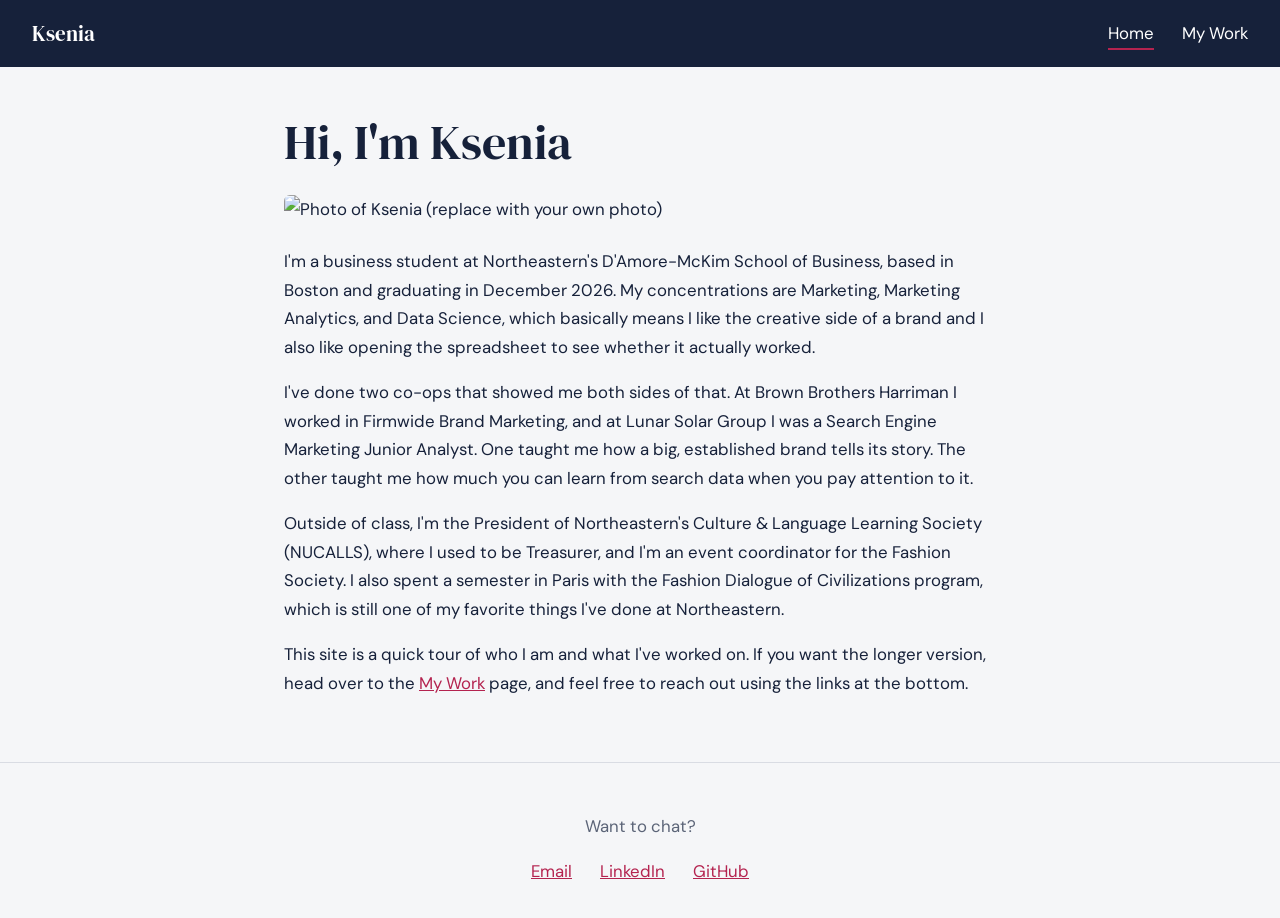
==== index.html @ 658af5d2 "Add files via upload" ====
<!DOCTYPE html>
<html lang="en">
<head>
  <meta charset="UTF-8">
  <meta name="viewport" content="width=device-width, initial-scale=1">
  <title>Ksenia | Marketing + Data</title>
  <link rel="preconnect" href="https://fonts.googleapis.com">
  <link href="https://fonts.googleapis.com/css2?family=DM+Sans:wght@400;600&family=DM+Serif+Display&display=swap" rel="stylesheet">
  <link rel="stylesheet" href="style.css">
</head>
<body>
  <header>
    <span class="logo">Ksenia</span>
    <nav>
      <a href="index.html" class="current">Home</a>
      <a href="work.html">My Work</a>
    </nav>
  </header>

  <main>
    <h1>Hi, I'm Ksenia</h1>

    <img src="images/profile.svg" alt="Photo of Ksenia (replace with your own photo)">

    <p>
      I'm a business student at Northeastern's D'Amore-McKim School of Business, based in
      Boston and graduating in December 2026. My concentrations are Marketing, Marketing
      Analytics, and Data Science, which basically means I like the creative side of a
      brand and I also like opening the spreadsheet to see whether it actually worked.
    </p>

    <p>
      I've done two co-ops that showed me both sides of that. At Brown Brothers Harriman
      I worked in Firmwide Brand Marketing, and at Lunar Solar Group I was a Search Engine
      Marketing Junior Analyst. One taught me how a big, established brand tells its story.
      The other taught me how much you can learn from search data when you pay attention
      to it.
    </p>

    <p>
      Outside of class, I'm the President of Northeastern's Culture &amp; Language Learning
      Society (NUCALLS), where I used to be Treasurer, and I'm an event coordinator for the
      Fashion Society. I also spent a semester in Paris with the Fashion Dialogue of
      Civilizations program, which is still one of my favorite things I've done at
      Northeastern.
    </p>

    <p>
      This site is a quick tour of who I am and what I've worked on. If you want the
      longer version, head over to the <a href="work.html">My Work</a> page, and feel free
      to reach out using the links at the bottom.
    </p>
  </main>

  <footer>
    <p>Want to chat?</p>
    <a href="mailto:YOUR_EMAIL@northeastern.edu">Email</a>
    <a href="https://www.linkedin.com/in/YOUR-LINKEDIN/" target="_blank" rel="noopener">LinkedIn</a>
    <a href="https://github.com/YOUR-GITHUB-USERNAME" target="_blank" rel="noopener">GitHub</a>
  </footer>
</body>
</html>
---- style.css ----
/* ---------- Colors & fonts (custom typography + color scheme) ---------- */
:root {
  --ink: #16213a;
  --paper: #f5f6f8;
  --accent: #b4234f;
  --muted: #5b6477;
  --line: #d9dce3;
}

* { box-sizing: border-box; }

body {
  font-family: "DM Sans", Arial, sans-serif;
  font-size: 1.05rem;
  line-height: 1.7;
  color: var(--ink);
  background: var(--paper);
  margin: 0;
}

h1, h2 {
  font-family: "DM Serif Display", Georgia, serif;
  font-weight: 400;
  line-height: 1.15;
}
h1 { font-size: 3rem; margin: 0 0 1rem; }
h2 { font-size: 1.7rem; margin: 2.5rem 0 0.75rem; }

a { color: var(--accent); }
a:hover { color: var(--ink); }

/* ---------- Layout: margins, padding, page width ---------- */
header {
  background: var(--ink);
  padding: 1rem 2rem;
  display: flex;
  justify-content: space-between;
  align-items: center;
}
header .logo {
  font-family: "DM Serif Display", Georgia, serif;
  color: white;
  font-size: 1.3rem;
}
nav a {
  color: white;
  text-decoration: none;
  margin-left: 1.5rem;
  padding-bottom: 4px;
}
nav a:hover, nav a.current { border-bottom: 2px solid var(--accent); }

main {
  max-width: 760px;
  margin: 0 auto;
  padding: 3rem 1.5rem;
}

img {
  max-width: 100%;
  height: auto;
  border-radius: 6px;
  display: block;
  margin: 1.5rem 0;
}
.caption { color: var(--muted); font-size: 0.9rem; margin-top: -1rem; }

ul li { margin-bottom: 0.5rem; }

#graph {
  width: 100%;
  background: white;
  border: 1px solid var(--line);
  border-radius: 6px;
}

footer {
  border-top: 1px solid var(--line);
  padding: 2rem 1.5rem;
  text-align: center;
  color: var(--muted);
}
footer a { margin: 0 0.75rem; }

@media (max-width: 560px) {
  h1 { font-size: 2.2rem; }
  header { flex-direction: column; gap: 0.5rem; }
  nav a { margin: 0 0.75rem; }
}
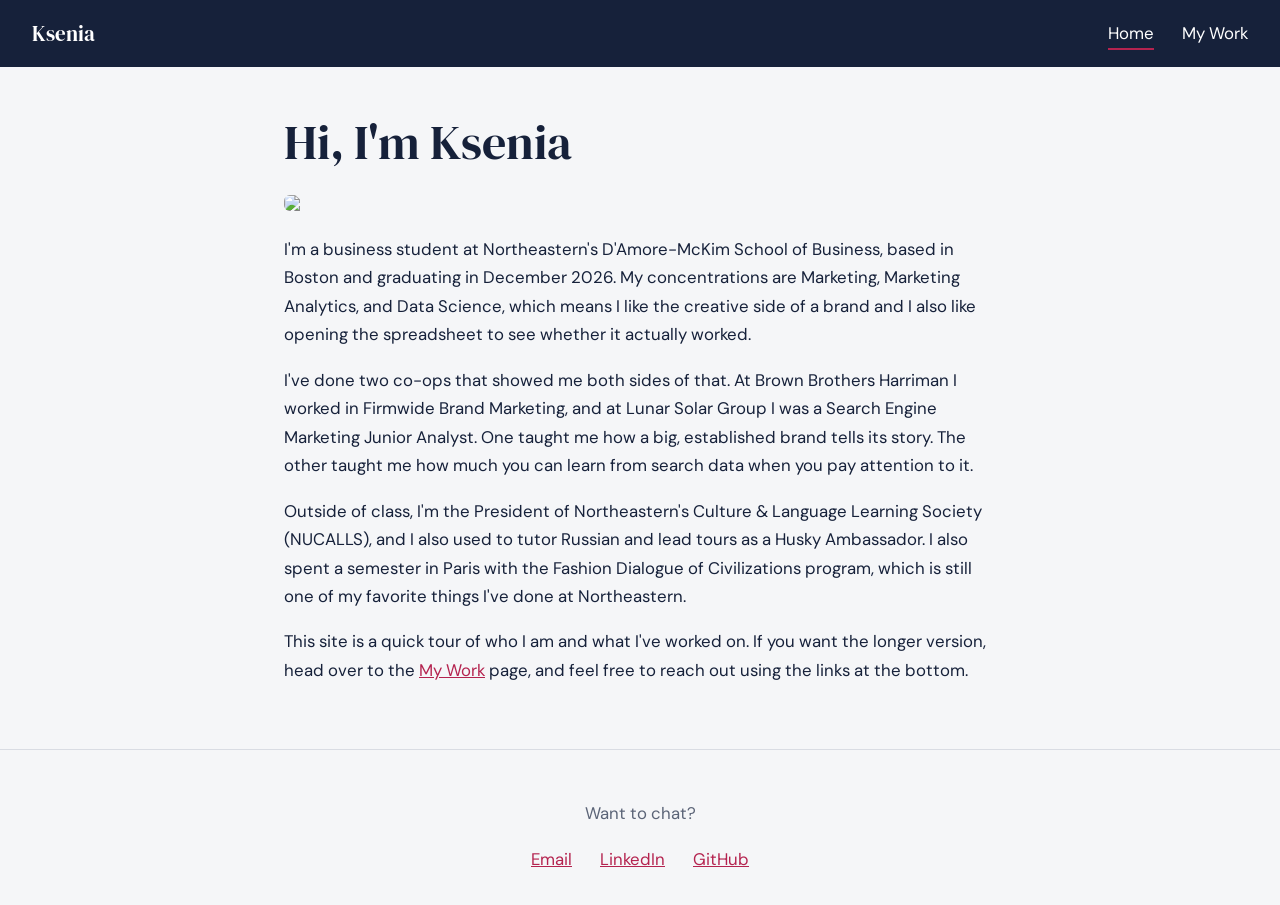
==== commit 57aab7b4: "Revise footer links and personal details Updated personal information and links in the footer." ====
--- a/index.html
+++ b/index.html
@@ -20,12 +20,12 @@
   <main>
     <h1>Hi, I'm Ksenia</h1>
 
-    <img src="images/profile.svg" alt="Photo of Ksenia (replace with your own photo)">
+    <img src="images/profile.svg">
 
     <p>
       I'm a business student at Northeastern's D'Amore-McKim School of Business, based in
       Boston and graduating in December 2026. My concentrations are Marketing, Marketing
-      Analytics, and Data Science, which basically means I like the creative side of a
+      Analytics, and Data Science, which means I like the creative side of a
       brand and I also like opening the spreadsheet to see whether it actually worked.
     </p>
 
@@ -39,8 +39,8 @@
 
     <p>
       Outside of class, I'm the President of Northeastern's Culture &amp; Language Learning
-      Society (NUCALLS), where I used to be Treasurer, and I'm an event coordinator for the
-      Fashion Society. I also spent a semester in Paris with the Fashion Dialogue of
+      Society (NUCALLS), and I also used to tutor Russian and lead tours as a Husky Ambassador. 
+      I also spent a semester in Paris with the Fashion Dialogue of
       Civilizations program, which is still one of my favorite things I've done at
       Northeastern.
     </p>
@@ -54,9 +54,9 @@
 
   <footer>
     <p>Want to chat?</p>
-    <a href="mailto:YOUR_EMAIL@northeastern.edu">Email</a>
-    <a href="https://www.linkedin.com/in/YOUR-LINKEDIN/" target="_blank" rel="noopener">LinkedIn</a>
-    <a href="https://github.com/YOUR-GITHUB-USERNAME" target="_blank" rel="noopener">GitHub</a>
+    <a href="mailto:sokolova.k@northeastern.edu">Email</a>
+    <a href="https://www.linkedin.com/in/kseniasokoolova/" target="_blank" rel="noopener">LinkedIn</a>
+    <a href="https://sokolovaks.github.io/kseniasokolova.github.io/" target="_blank" rel="noopener">GitHub</a>
   </footer>
 </body>
 </html>
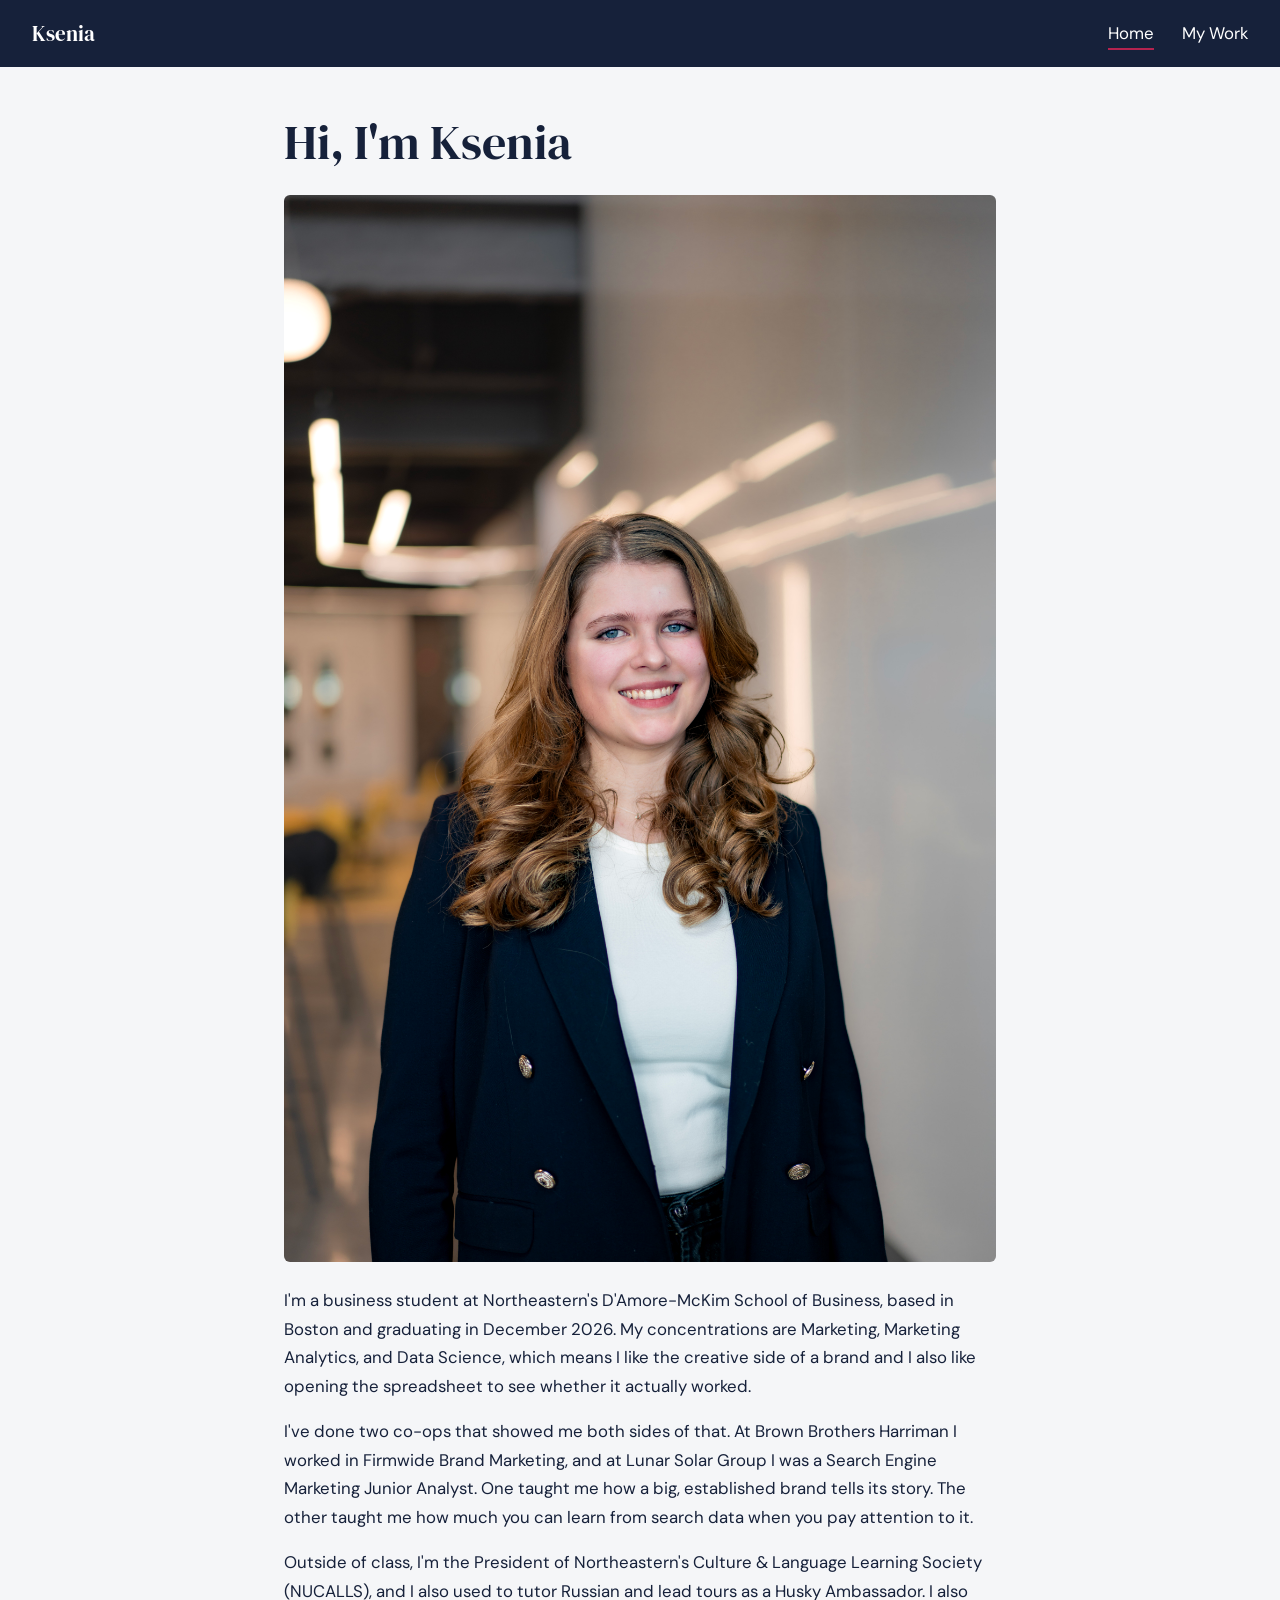
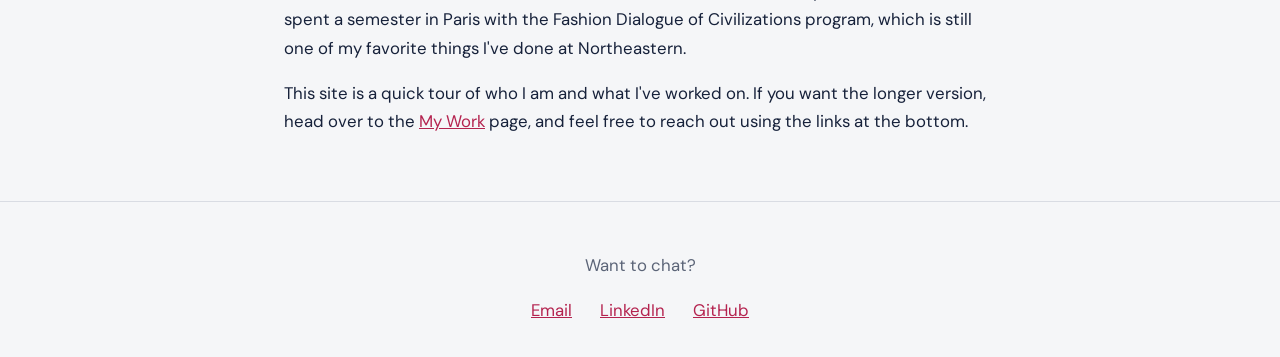
==== commit d21f5edf: "Update image source in index.html" ====
--- a/index.html
+++ b/index.html
@@ -20,7 +20,7 @@
   <main>
     <h1>Hi, I'm Ksenia</h1>
 
-    <img src="images/profile.svg">
+    <img src="my photo.JPG">
 
     <p>
       I'm a business student at Northeastern's D'Amore-McKim School of Business, based in
